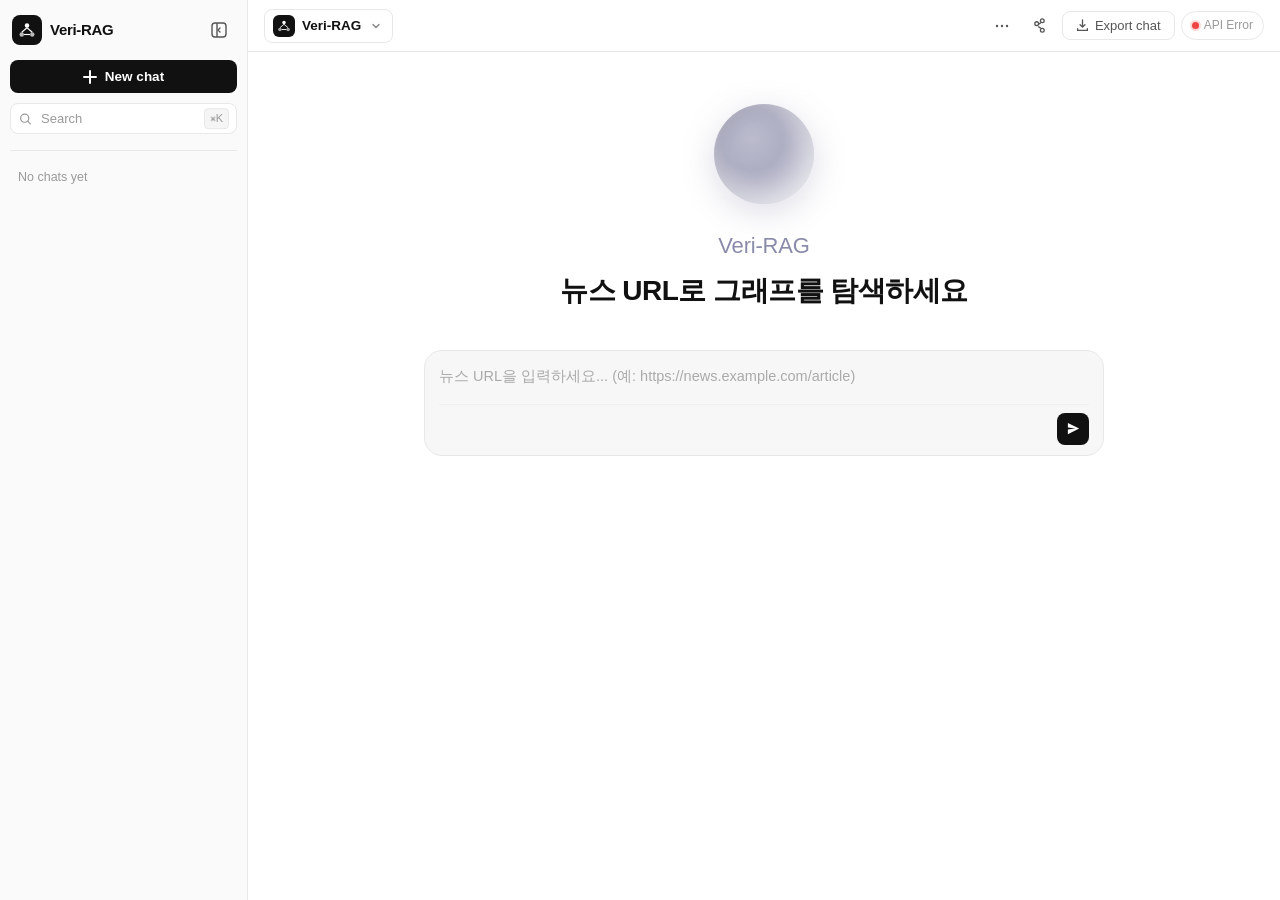
==== frontend/web/index.html @ ac1bc0c0 "Update Luxia endpoint" ====
<!DOCTYPE html>
<html lang="ko">
<head>
  <meta charset="UTF-8" />
  <meta name="viewport" content="width=device-width, initial-scale=1.0" />
  <title>Veri-RAG · Graph RAG Studio</title>
  <link rel="stylesheet" href="style.css" />
</head>
<body>

  <!-- ══════════════════════════════════════
       SIDEBAR
  ══════════════════════════════════════ -->
  <aside class="sidebar" id="sidebar">

    <!-- Logo -->
    <div class="sidebar-header">
      <div class="sidebar-logo">
        <div class="logo-icon">
          <svg width="18" height="18" viewBox="0 0 24 24" fill="none">
            <circle cx="12" cy="6"  r="3" fill="currentColor"/>
            <circle cx="5"  cy="18" r="3" fill="currentColor" opacity=".7"/>
            <circle cx="19" cy="18" r="3" fill="currentColor" opacity=".7"/>
            <line x1="12" y1="9"  x2="5"  y2="15" stroke="currentColor" stroke-width="1.5"/>
            <line x1="12" y1="9"  x2="19" y2="15" stroke="currentColor" stroke-width="1.5"/>
            <line x1="8"  y1="18" x2="16" y2="18" stroke="currentColor" stroke-width="1.5"/>
          </svg>
        </div>
        <span class="logo-name">Veri-RAG</span>
      </div>
      <button class="icon-btn sidebar-collapse-btn" onclick="toggleSidebar()" title="Collapse sidebar">
        <svg width="16" height="16" viewBox="0 0 16 16" fill="none">
          <rect x="1" y="1" width="14" height="14" rx="3" stroke="currentColor" stroke-width="1.4"/>
          <path d="M6 1v14" stroke="currentColor" stroke-width="1.4"/>
          <path d="M9 6l-2 2 2 2" stroke="currentColor" stroke-width="1.3" stroke-linecap="round" stroke-linejoin="round"/>
        </svg>
      </button>
    </div>

    <!-- New Chat -->
    <button class="btn-new-chat" onclick="createNewChat()">
      <svg width="14" height="14" viewBox="0 0 14 14" fill="none">
        <path d="M7 1v12M1 7h12" stroke="currentColor" stroke-width="2" stroke-linecap="round"/>
      </svg>
      New chat
    </button>

    <!-- Search -->
    <div class="sidebar-search">
      <svg class="search-icon" width="13" height="13" viewBox="0 0 16 16" fill="none">
        <circle cx="7" cy="7" r="5" stroke="currentColor" stroke-width="1.5"/>
        <path d="M11 11l3 3" stroke="currentColor" stroke-width="1.5" stroke-linecap="round"/>
      </svg>
      <input type="text" placeholder="Search" id="searchInput" oninput="filterChats(this.value)" />
      <span class="search-shortcut">⌘K</span>
    </div>

    <!-- Divider -->
    <div class="sidebar-divider"></div>

    <!-- Chat History -->
    <div class="sidebar-history">
      <div class="history-group" id="historyToday" style="display:none">
        <span class="history-label">Today</span>
        <ul class="chat-list" id="chatListToday"></ul>
      </div>
      <div class="history-group" id="historyYesterday" style="display:none">
        <span class="history-label">Yesterday</span>
        <ul class="chat-list" id="chatListYesterday"></ul>
      </div>
      <div class="history-group" id="historyOlder" style="display:none">
        <span class="history-label">7 days</span>
        <ul class="chat-list" id="chatListOlder"></ul>
      </div>
      <p class="history-empty" id="historyEmpty">No chats yet</p>
    </div>

  </aside>

  <!-- ══════════════════════════════════════
       WORKSPACE
  ══════════════════════════════════════ -->
  <main class="workspace" id="workspace">

    <!-- Top Bar -->
    <header class="topbar">
      <!-- Left: sidebar toggle + model label -->
      <div class="topbar-left">
        <button class="icon-btn" id="sidebarOpenBtn" onclick="toggleSidebar()" title="Open sidebar" style="display:none">
          <svg width="16" height="16" viewBox="0 0 16 16" fill="none">
            <rect x="1" y="1" width="14" height="14" rx="3" stroke="currentColor" stroke-width="1.4"/>
            <path d="M6 1v14" stroke="currentColor" stroke-width="1.4"/>
            <path d="M9 6l2 2-2 2" stroke="currentColor" stroke-width="1.3" stroke-linecap="round" stroke-linejoin="round"/>
          </svg>
        </button>
        <button class="model-pill" id="modelPill">
          <div class="model-pill-icon">
            <svg width="14" height="14" viewBox="0 0 24 24" fill="none">
              <circle cx="12" cy="6"  r="3" fill="currentColor"/>
              <circle cx="5"  cy="18" r="3" fill="currentColor" opacity=".6"/>
              <circle cx="19" cy="18" r="3" fill="currentColor" opacity=".6"/>
              <line x1="12" y1="9" x2="5"  y2="15" stroke="currentColor" stroke-width="1.5"/>
              <line x1="12" y1="9" x2="19" y2="15" stroke="currentColor" stroke-width="1.5"/>
              <line x1="8"  y1="18" x2="16" y2="18" stroke="currentColor" stroke-width="1.5"/>
            </svg>
          </div>
          Veri-RAG
          <svg width="12" height="12" viewBox="0 0 12 12" fill="none" style="margin-left:2px;opacity:.5">
            <path d="M3 4.5l3 3 3-3" stroke="currentColor" stroke-width="1.4" stroke-linecap="round"/>
          </svg>
        </button>
      </div>

      <!-- Right: actions -->
      <div class="topbar-right">
        <button class="icon-btn" title="More options">
          <svg width="16" height="16" viewBox="0 0 16 16" fill="none">
            <circle cx="3"  cy="8" r="1.2" fill="currentColor"/>
            <circle cx="8"  cy="8" r="1.2" fill="currentColor"/>
            <circle cx="13" cy="8" r="1.2" fill="currentColor"/>
          </svg>
        </button>
        <button class="icon-btn" title="Share" onclick="exportChat()">
          <svg width="15" height="15" viewBox="0 0 16 16" fill="none">
            <path d="M11 5a2 2 0 1 0 0-4 2 2 0 0 0 0 4zM5 8a2 2 0 1 0 0-4 2 2 0 0 0 0 4zM11 15a2 2 0 1 0 0-4 2 2 0 0 0 0 4z" stroke="currentColor" stroke-width="1.4"/>
            <path d="M7 6.5l2-1M7 9.5l2 1" stroke="currentColor" stroke-width="1.4" stroke-linecap="round"/>
          </svg>
        </button>
        <button class="btn-export" onclick="exportChat()">
          <svg width="13" height="13" viewBox="0 0 16 16" fill="none">
            <path d="M8 1v9M5 7l3 3 3-3" stroke="currentColor" stroke-width="1.6" stroke-linecap="round" stroke-linejoin="round"/>
            <path d="M2 12v2h12v-2" stroke="currentColor" stroke-width="1.6" stroke-linecap="round"/>
          </svg>
          Export chat
        </button>
        <!-- API status -->
        <div class="api-badge" id="apiBadge" title="API status">
          <span class="status-dot" id="statusDot"></span>
          <span id="statusLabel">…</span>
        </div>
      </div>
    </header>

    <!-- Scrollable content -->
    <div class="workspace-content" id="workspaceContent">

      <!-- Welcome (shown when no messages) -->
      <section class="welcome" id="welcomeSection">
        <!-- Orb -->
        <div class="orb-wrap">
          <div class="orb"></div>
        </div>

        <p class="welcome-greeting">Veri-RAG</p>
        <h2 class="welcome-question">뉴스 URL로 그래프를 탐색하세요</h2>

        <!-- Input (welcome mode — centered) -->
        <div class="input-card" id="inputCardWelcome">
          <textarea
            id="queryInputWelcome"
            class="query-textarea"
            placeholder="뉴스 URL을 입력하세요... (예: https://news.example.com/article)"
            rows="1"
            onkeydown="handleKeydown(event, 'welcome')"
            oninput="syncInputs('welcome')"
          ></textarea>
          <div class="input-actions">
            <div class="input-right-actions" style="margin-left:auto">
              <button class="btn-send" id="btnSendWelcome" onclick="sendQuery()" title="Send">
                <svg width="15" height="15" viewBox="0 0 16 16" fill="none">
                  <path d="M2 14L14 8 2 2v5l8 1-8 1v5z" fill="currentColor"/>
                </svg>
              </button>
            </div>
          </div>
        </div>
      </section>

      <!-- Messages (shown after first query) -->
      <div class="messages" id="messages"></div>

    </div>

    <!-- Input bar (pinned bottom — chat mode) -->
    <div class="input-bar" id="inputBarBottom" style="display:none">
      <div class="input-card" id="inputCardBottom">
        <textarea
          id="queryInputBottom"
          class="query-textarea"
          placeholder="뉴스 URL을 입력하세요... (예: https://news.example.com/article)"
          rows="1"
          onkeydown="handleKeydown(event, 'bottom')"
          oninput="syncInputs('bottom')"
        ></textarea>
        <div class="input-actions">
          <div class="input-right-actions" style="margin-left:auto">
            <button class="btn-send" id="btnSendBottom" onclick="sendQuery()" title="Send">
              <svg width="15" height="15" viewBox="0 0 16 16" fill="none">
                <path d="M2 14L14 8 2 2v5l8 1-8 1v5z" fill="currentColor"/>
              </svg>
            </button>
          </div>
        </div>
      </div>
      <p class="input-hint">Press <kbd>Enter</kbd> to send · <kbd>Shift+Enter</kbd> for newline</p>
    </div>

  </main>

  <script src="app.js"></script>
</body>
</html>
---- frontend/web/style.css ----
/* ═══════════════════════════════════════════════
   TOKENS
═══════════════════════════════════════════════ */
:root {
  --accent:         #111111;
  --accent-hover:   #333333;

  --bg:             #ffffff;
  --bg-subtle:      #fafafa;
  --bg-hover:       #f5f5f5;

  --surface:        #ffffff;
  --surface-input:  #f7f7f7;

  --border:         #e8e8e8;
  --border-light:   #f0f0f0;

  --text-primary:   #111111;
  --text-secondary: #555555;
  --text-muted:     #999999;
  --text-placeholder: #aaaaaa;

  --sidebar-w:      248px;
  --topbar-h:       52px;

  --radius-sm:      8px;
  --radius-md:      12px;
  --radius-lg:      18px;
  --radius-xl:      24px;

  --shadow-sm:  0 1px 3px rgba(0,0,0,.06), 0 1px 2px rgba(0,0,0,.04);
  --shadow-md:  0 4px 12px rgba(0,0,0,.08);
  --shadow-lg:  0 8px 32px rgba(0,0,0,.12);

  --t: .18s ease;
  --font: -apple-system, BlinkMacSystemFont, 'Segoe UI', 'Inter', 'Helvetica Neue', sans-serif;
}

*, *::before, *::after { box-sizing: border-box; margin: 0; padding: 0; }
html, body { height: 100%; }

body {
  display: flex;
  height: 100vh;
  overflow: hidden;
  font-family: var(--font);
  background: var(--bg);
  color: var(--text-primary);
  font-size: 14px;
  line-height: 1.6;
  -webkit-font-smoothing: antialiased;
}

a  { text-decoration: none; color: inherit; cursor: pointer; }
ul { list-style: none; }
button { cursor: pointer; border: none; background: none; font-family: inherit; color: inherit; }
textarea { font-family: inherit; resize: none; }

/* ═══════════════════════════════════════════════
   SIDEBAR
═══════════════════════════════════════════════ */
.sidebar {
  width: var(--sidebar-w);
  min-width: var(--sidebar-w);
  height: 100vh;
  background: var(--bg-subtle);
  border-right: 1px solid var(--border);
  display: flex;
  flex-direction: column;
  overflow: hidden;
  transition: width var(--t), min-width var(--t);
  flex-shrink: 0;
}

.sidebar.collapsed {
  width: 0;
  min-width: 0;
}

/* Header row */
.sidebar-header {
  display: flex;
  align-items: center;
  justify-content: space-between;
  padding: 14px 12px 10px;
}

.sidebar-logo {
  display: flex;
  align-items: center;
  gap: 8px;
}

.logo-icon {
  width: 30px;
  height: 30px;
  background: var(--accent);
  color: #fff;
  border-radius: var(--radius-sm);
  display: flex;
  align-items: center;
  justify-content: center;
  flex-shrink: 0;
}

.logo-name {
  font-size: 15px;
  font-weight: 700;
  letter-spacing: -.3px;
}

/* New Chat button */
.btn-new-chat {
  display: flex;
  align-items: center;
  justify-content: center;
  gap: 8px;
  margin: 4px 10px 10px;
  padding: 9px 14px;
  background: var(--accent);
  color: #fff;
  border-radius: var(--radius-sm);
  font-size: 13.5px;
  font-weight: 600;
  transition: background var(--t), transform var(--t);
}

.btn-new-chat:hover  { background: var(--accent-hover); }
.btn-new-chat:active { transform: scale(.98); }

/* Search */
.sidebar-search {
  position: relative;
  margin: 0 10px 8px;
}

.sidebar-search input {
  width: 100%;
  padding: 7px 36px 7px 30px;
  background: var(--bg);
  border: 1px solid var(--border);
  border-radius: var(--radius-sm);
  font-size: 13px;
  color: var(--text-primary);
  outline: none;
  transition: border-color var(--t), box-shadow var(--t);
}

.sidebar-search input:focus {
  border-color: #bbb;
  box-shadow: 0 0 0 3px rgba(0,0,0,.06);
}

.sidebar-search input::placeholder { color: var(--text-muted); }

.search-icon {
  position: absolute;
  left: 9px;
  top: 50%;
  transform: translateY(-50%);
  color: var(--text-muted);
  pointer-events: none;
}

.search-shortcut {
  position: absolute;
  right: 8px;
  top: 50%;
  transform: translateY(-50%);
  font-size: 11px;
  color: var(--text-muted);
  background: var(--bg-hover);
  border: 1px solid var(--border);
  border-radius: 4px;
  padding: 1px 5px;
  pointer-events: none;
}

/* Divider */
.sidebar-divider {
  height: 1px;
  background: var(--border);
  margin: 8px 10px;
}

/* History */
.sidebar-history {
  flex: 1;
  overflow-y: auto;
  padding: 0 8px 12px;
  scrollbar-width: thin;
  scrollbar-color: var(--border) transparent;
}

.sidebar-history::-webkit-scrollbar { width: 4px; }
.sidebar-history::-webkit-scrollbar-thumb { background: var(--border); border-radius: 4px; }

.history-group { margin-bottom: 6px; }

.history-label {
  display: block;
  font-size: 11px;
  font-weight: 600;
  color: var(--text-muted);
  letter-spacing: .4px;
  padding: 6px 10px 2px;
}

.history-empty {
  font-size: 12.5px;
  color: var(--text-muted);
  padding: 8px 10px;
}

.chat-list { display: flex; flex-direction: column; gap: 1px; }

.chat-item {
  display: flex;
  align-items: center;
  gap: 6px;
  padding: 6px 10px;
  border-radius: var(--radius-sm);
  font-size: 13px;
  color: var(--text-secondary);
  cursor: pointer;
  transition: background var(--t), color var(--t);
}

.chat-item:hover  { background: var(--bg-hover); color: var(--text-primary); }
.chat-item.active { background: var(--border-light); color: var(--text-primary); }

.chat-item-title {
  flex: 1;
  overflow: hidden;
  text-overflow: ellipsis;
  white-space: nowrap;
}

.chat-item-del {
  opacity: 0;
  font-size: 15px;
  color: var(--text-muted);
  line-height: 1;
  padding: 0 2px;
  transition: opacity var(--t);
  flex-shrink: 0;
}

.chat-item:hover .chat-item-del  { opacity: 1; }
.chat-item-del:hover              { color: #c00; }

/* ═══════════════════════════════════════════════
   WORKSPACE
═══════════════════════════════════════════════ */
.workspace {
  flex: 1;
  display: flex;
  flex-direction: column;
  height: 100vh;
  overflow: hidden;
  background: var(--bg);
  min-width: 0;
}

/* Top bar */
.topbar {
  height: var(--topbar-h);
  min-height: var(--topbar-h);
  display: flex;
  align-items: center;
  justify-content: space-between;
  padding: 0 16px;
  border-bottom: 1px solid var(--border);
  gap: 12px;
  background: var(--bg);
  z-index: 10;
}

.topbar-left, .topbar-right {
  display: flex;
  align-items: center;
  gap: 6px;
}

/* Shared icon button */
.icon-btn {
  width: 32px;
  height: 32px;
  display: flex;
  align-items: center;
  justify-content: center;
  border-radius: var(--radius-sm);
  color: var(--text-secondary);
  transition: background var(--t), color var(--t);
}

.icon-btn:hover { background: var(--bg-hover); color: var(--text-primary); }

/* Model pill */
.model-pill {
  display: flex;
  align-items: center;
  gap: 7px;
  padding: 5px 10px 5px 8px;
  border-radius: var(--radius-sm);
  font-size: 13.5px;
  font-weight: 600;
  color: var(--text-primary);
  border: 1px solid var(--border);
  background: var(--bg);
  transition: background var(--t), border-color var(--t);
}

.model-pill:hover { background: var(--bg-hover); }

.model-pill-icon {
  width: 22px;
  height: 22px;
  background: var(--accent);
  color: #fff;
  border-radius: 6px;
  display: flex;
  align-items: center;
  justify-content: center;
}

/* Export button */
.btn-export {
  display: flex;
  align-items: center;
  gap: 6px;
  padding: 6px 13px;
  border-radius: var(--radius-sm);
  font-size: 13px;
  font-weight: 500;
  color: var(--text-secondary);
  border: 1px solid var(--border);
  background: var(--bg);
  transition: background var(--t), color var(--t), border-color var(--t);
}

.btn-export:hover { background: var(--bg-hover); color: var(--text-primary); }

/* API badge */
.api-badge {
  display: flex;
  align-items: center;
  gap: 5px;
  font-size: 12px;
  color: var(--text-muted);
  padding: 4px 10px;
  border-radius: 99px;
  border: 1px solid var(--border);
  background: var(--bg);
}

.status-dot {
  width: 7px;
  height: 7px;
  border-radius: 50%;
  background: #ccc;
  transition: background var(--t);
}

.status-dot.ok    { background: #22c55e; box-shadow: 0 0 0 2px rgba(34,197,94,.2); }
.status-dot.error { background: #ef4444; box-shadow: 0 0 0 2px rgba(239,68,68,.2); }
.status-dot.loading { background: #888; animation: blink 1s ease-in-out infinite; }

@keyframes blink { 0%,100%{opacity:1} 50%{opacity:.3} }

/* ═══════════════════════════════════════════════
   WORKSPACE CONTENT
═══════════════════════════════════════════════ */
.workspace-content {
  flex: 1;
  overflow-y: auto;
  scrollbar-width: thin;
  scrollbar-color: var(--border) transparent;
}

.workspace-content::-webkit-scrollbar { width: 5px; }
.workspace-content::-webkit-scrollbar-thumb { background: var(--border); border-radius: 5px; }

/* ═══════════════════════════════════════════════
   WELCOME
═══════════════════════════════════════════════ */
.welcome {
  display: flex;
  flex-direction: column;
  align-items: center;
  padding: 52px 24px 48px;
  animation: fadeIn .4s ease;
}

/* Orb */
.orb-wrap {
  margin-bottom: 24px;
}

.orb {
  width: 100px;
  height: 100px;
  border-radius: 50%;
  background: radial-gradient(circle at 38% 35%,
    rgba(180,180,200,.9) 0%,
    rgba(140,140,170,.7) 35%,
    rgba(100,100,140,.4) 65%,
    rgba(60,60,100,.15) 100%
  );
  box-shadow:
    inset -8px -8px 24px rgba(255,255,255,.5),
    inset  4px  4px 16px rgba(0,0,0,.08),
    0 8px 32px rgba(120,120,160,.25);
  animation: orbFloat 4s ease-in-out infinite;
}

@keyframes orbFloat {
  0%,100% { transform: translateY(0);   }
  50%     { transform: translateY(-6px); }
}

.welcome-greeting {
  font-size: 22px;
  font-weight: 400;
  color: #8a8aaa;
  margin-bottom: 6px;
  letter-spacing: -.2px;
}

.welcome-question {
  font-size: 28px;
  font-weight: 700;
  letter-spacing: -.5px;
  color: var(--text-primary);
  margin-bottom: 36px;
  text-align: center;
}

/* ═══════════════════════════════════════════════
   INPUT CARD (shared by welcome + bottom bar)
═══════════════════════════════════════════════ */
.input-card {
  width: 100%;
  max-width: 680px;
  background: var(--surface-input);
  border: 1px solid var(--border);
  border-radius: var(--radius-lg);
  padding: 14px 14px 10px;
  transition: border-color var(--t), box-shadow var(--t);
}

.input-card:focus-within {
  border-color: #bbb;
  box-shadow: 0 0 0 4px rgba(0,0,0,.05);
  background: var(--bg);
}

.query-textarea {
  width: 100%;
  border: none;
  outline: none;
  background: transparent;
  font-size: 14.5px;
  color: var(--text-primary);
  line-height: 1.55;
  max-height: 180px;
  overflow-y: auto;
  padding: 0 0 10px;
}

.query-textarea::placeholder { color: var(--text-placeholder); }

.input-actions {
  display: flex;
  align-items: center;
  justify-content: space-between;
  gap: 8px;
  border-top: 1px solid var(--border-light);
  padding-top: 8px;
}

.input-left-actions,
.input-right-actions {
  display: flex;
  align-items: center;
  gap: 4px;
}

/* Small icon buttons inside input */
.icon-btn-sm {
  width: 28px;
  height: 28px;
  display: flex;
  align-items: center;
  justify-content: center;
  border-radius: var(--radius-sm);
  color: var(--text-muted);
  transition: background var(--t), color var(--t);
}

.icon-btn-sm:hover { background: var(--bg-hover); color: var(--text-primary); }

/* Send button */
.btn-send {
  width: 32px;
  height: 32px;
  border-radius: var(--radius-sm);
  background: var(--accent);
  color: #fff;
  display: flex;
  align-items: center;
  justify-content: center;
  transition: background var(--t), transform var(--t);
}

.btn-send:hover  { background: var(--accent-hover); }
.btn-send:active { transform: scale(.95); }
.btn-send:disabled { background: #ccc; cursor: not-allowed; }

/* ═══════════════════════════════════════════════
   MESSAGES
═══════════════════════════════════════════════ */
.messages {
  display: flex;
  flex-direction: column;
  gap: 0;
  max-width: 720px;
  margin: 0 auto;
  padding: 28px 24px 8px;
  width: 100%;
}

/* Message bubble */
.message-block {
  display: flex;
  flex-direction: column;
  gap: 0;
  animation: fadeIn .25s ease;
}

/* User turn */
.turn-user {
  display: flex;
  justify-content: flex-end;
  padding: 8px 0;
}

.bubble-user {
  max-width: 72%;
  background: var(--bg-hover);
  border: 1px solid var(--border);
  border-radius: var(--radius-lg) var(--radius-lg) 4px var(--radius-lg);
  padding: 12px 16px;
  font-size: 14px;
  color: var(--text-primary);
  line-height: 1.6;
  white-space: pre-wrap;
  word-break: break-word;
}

/* AI turn */
.turn-ai {
  display: flex;
  align-items: flex-start;
  gap: 12px;
  padding: 8px 0 16px;
}

.ai-avatar {
  width: 28px;
  height: 28px;
  border-radius: 8px;
  background: var(--accent);
  color: #fff;
  display: flex;
  align-items: center;
  justify-content: center;
  flex-shrink: 0;
  margin-top: 2px;
}

.ai-body {
  flex: 1;
  min-width: 0;
}

.ai-name {
  font-size: 12px;
  font-weight: 600;
  color: var(--text-muted);
  letter-spacing: .3px;
  margin-bottom: 4px;
}

.ai-text {
  font-size: 14px;
  color: var(--text-primary);
  line-height: 1.7;
  white-space: pre-wrap;
  word-break: break-word;
}

.ai-text strong { font-weight: 600; }
.ai-text code {
  background: var(--bg-hover);
  border: 1px solid var(--border);
  border-radius: 4px;
  padding: 1px 5px;
  font-size: 13px;
  font-family: 'SF Mono', 'Fira Code', monospace;
}

.ai-meta {
  font-size: 11.5px;
  color: var(--text-muted);
  margin-top: 8px;
  display: flex;
  gap: 10px;
  align-items: center;
}

/* Divider between exchanges */
.message-divider {
  height: 1px;
  background: var(--border-light);
  margin: 4px 0;
}

/* Loading dots */
.loading-dots {
  display: flex;
  align-items: center;
  gap: 6px;
  padding: 4px 0;
  font-size: 13px;
  color: var(--text-muted);
  font-weight: 500;
}

.dots {
  display: flex;
  gap: 4px;
}

.dots span {
  width: 5px;
  height: 5px;
  border-radius: 50%;
  background: var(--text-muted);
  animation: dotBounce 1.2s ease-in-out infinite;
}

.dots span:nth-child(2) { animation-delay: .2s; }
.dots span:nth-child(3) { animation-delay: .4s; }

@keyframes dotBounce {
  0%,80%,100% { transform: translateY(0);   opacity: .4; }
  40%         { transform: translateY(-4px); opacity: 1;  }
}

/* ═══════════════════════════════════════════════
   INPUT BAR (bottom — chat mode)
═══════════════════════════════════════════════ */
.input-bar {
  padding: 12px 24px 10px;
  border-top: 1px solid var(--border);
  background: var(--bg);
  display: flex;
  flex-direction: column;
  align-items: center;
  gap: 6px;
}

.input-bar .input-card {
  width: 100%;
  max-width: 720px;
}

.input-hint {
  font-size: 11.5px;
  color: var(--text-muted);
}

.input-hint kbd {
  font-family: inherit;
  font-size: 10.5px;
  background: var(--bg-hover);
  border: 1px solid var(--border);
  border-radius: 4px;
  padding: 1px 5px;
  color: var(--text-secondary);
}

/* ═══════════════════════════════════════════════
   ANIMATIONS
═══════════════════════════════════════════════ */
@keyframes fadeIn {
  from { opacity: 0; transform: translateY(6px); }
  to   { opacity: 1; transform: translateY(0); }
}

/* ═══════════════════════════════════════════════
   RESPONSIVE
═══════════════════════════════════════════════ */
@media (max-width: 768px) {
  .sidebar {
    position: fixed;
    top: 0; left: 0;
    height: 100%;
    z-index: 200;
    box-shadow: var(--shadow-lg);
  }

  .workspace { width: 100%; }

  .suggestion-cards { flex-direction: column; align-items: center; }
  .suggestion-card  { max-width: 100%; width: 100%; }

  .welcome-question { font-size: 22px; }

  .input-bar, .welcome { padding-left: 14px; padding-right: 14px; }
}
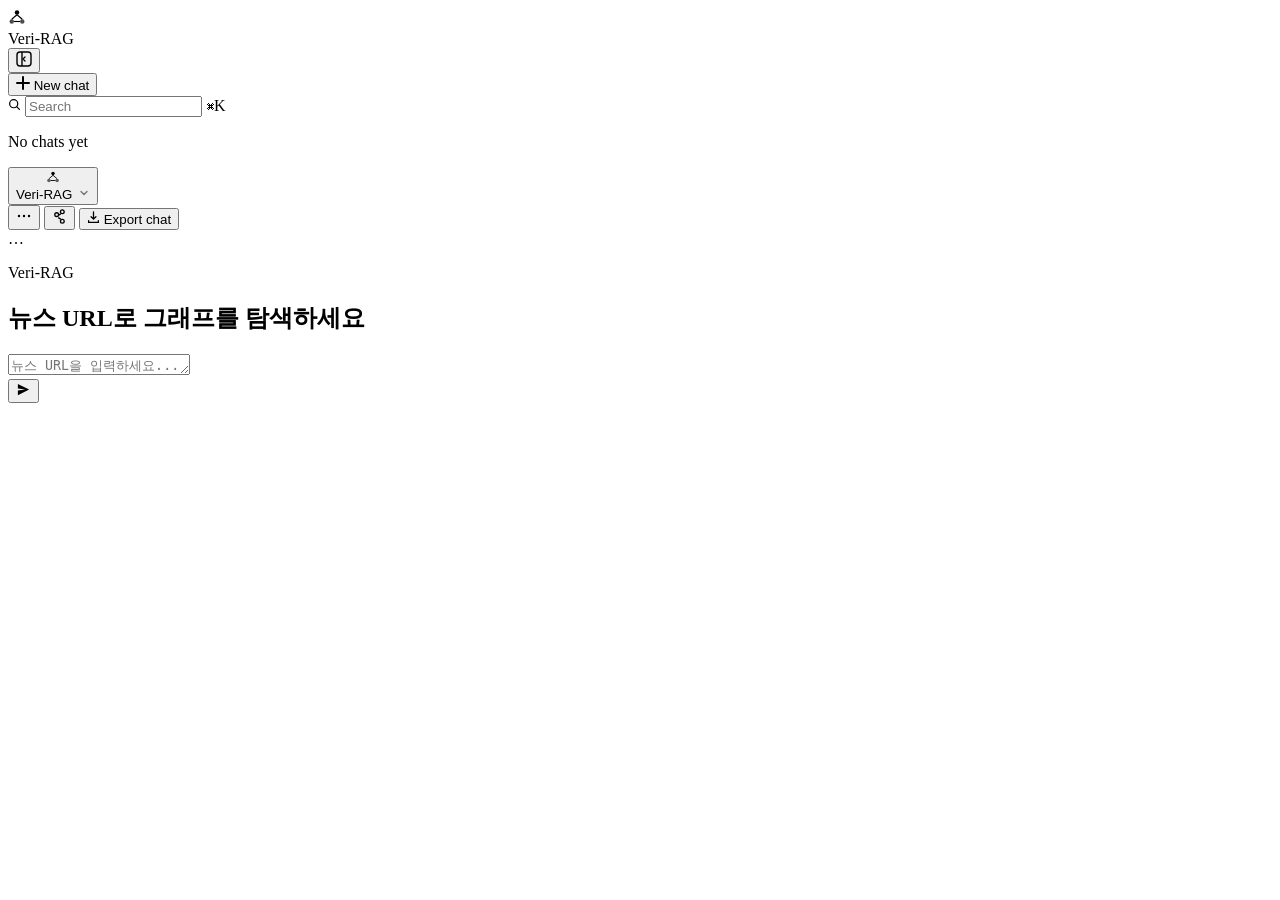
==== commit 9e54e769: "Update Dashboard" ====
--- a/frontend/web/index.html
+++ b/frontend/web/index.html
@@ -4,7 +4,7 @@
   <meta charset="UTF-8" />
   <meta name="viewport" content="width=device-width, initial-scale=1.0" />
   <title>Veri-RAG · Graph RAG Studio</title>
-  <link rel="stylesheet" href="style.css" />
+  <link rel="stylesheet" href="/static/style.css" />
 </head>
 <body>
 
@@ -207,6 +207,6 @@
 
   </main>
 
-  <script src="app.js"></script>
+  <script src="/static/app.js"></script>
 </body>
 </html>
